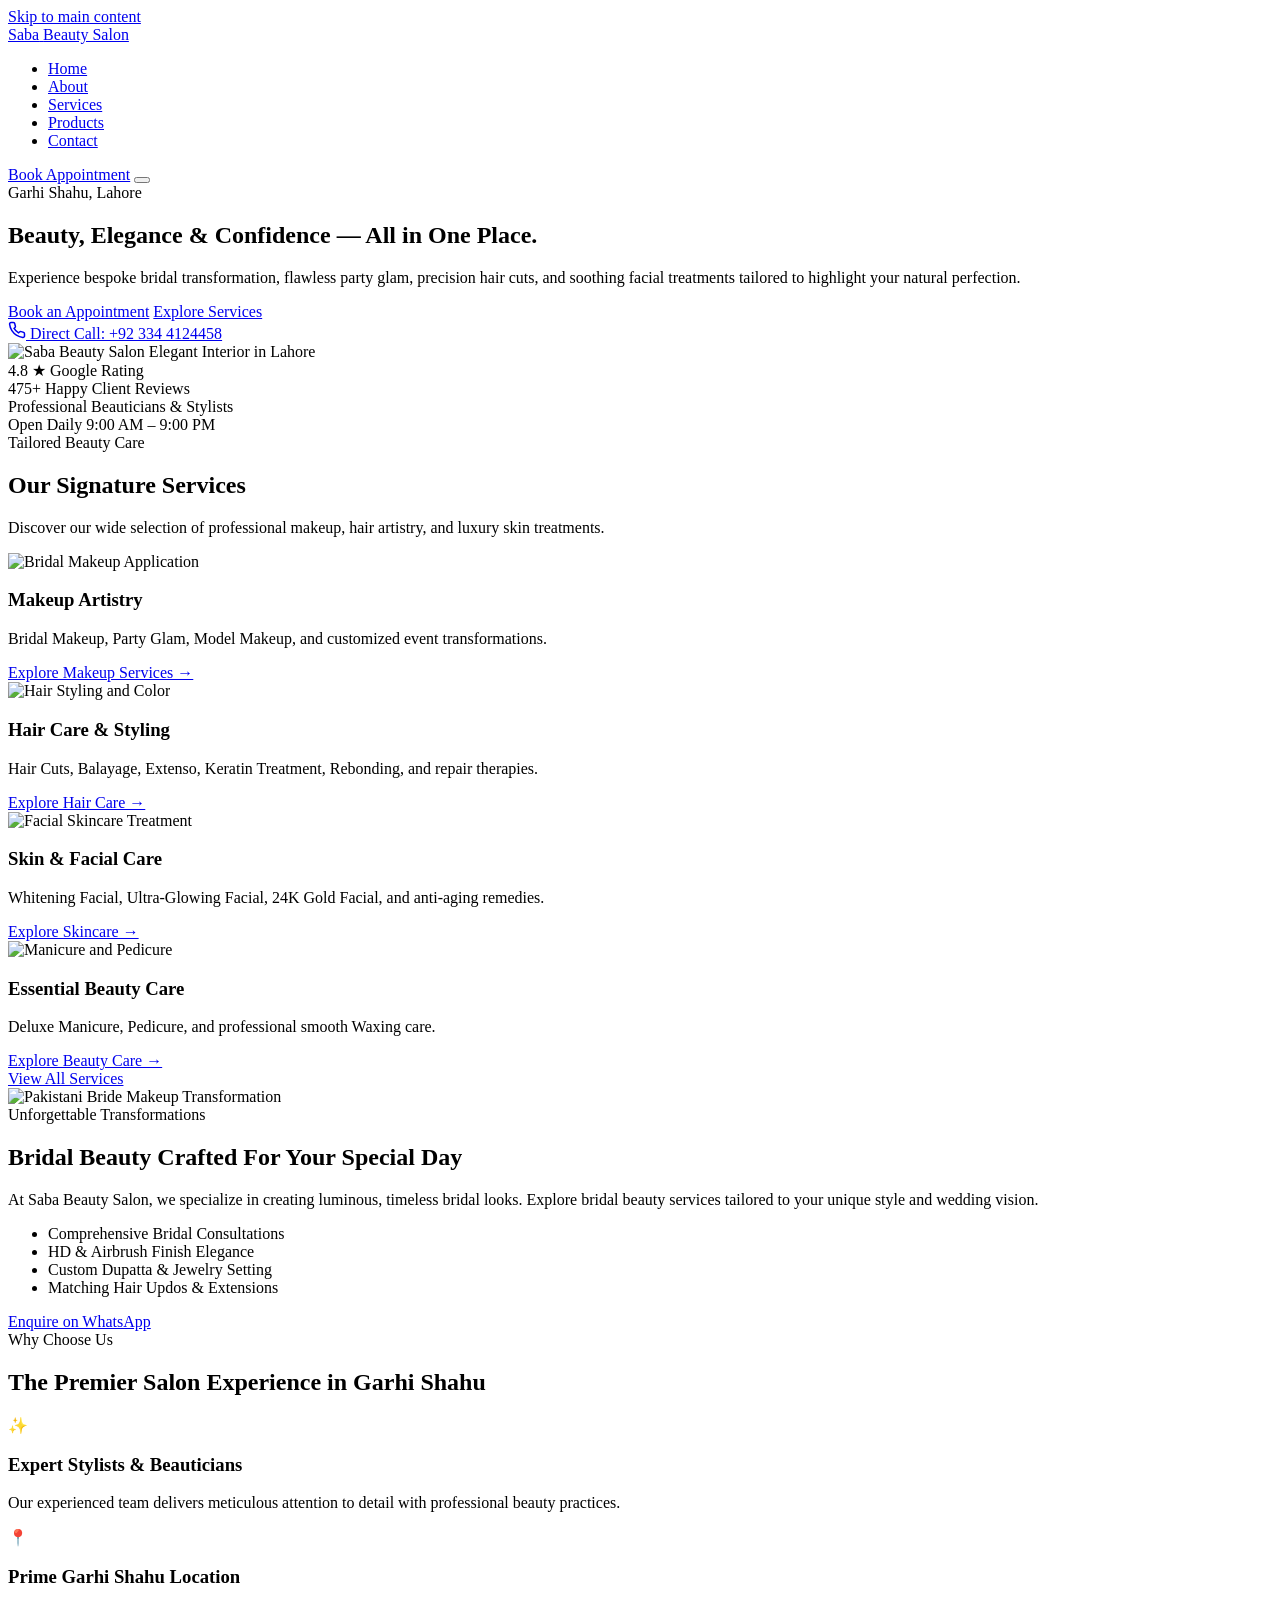
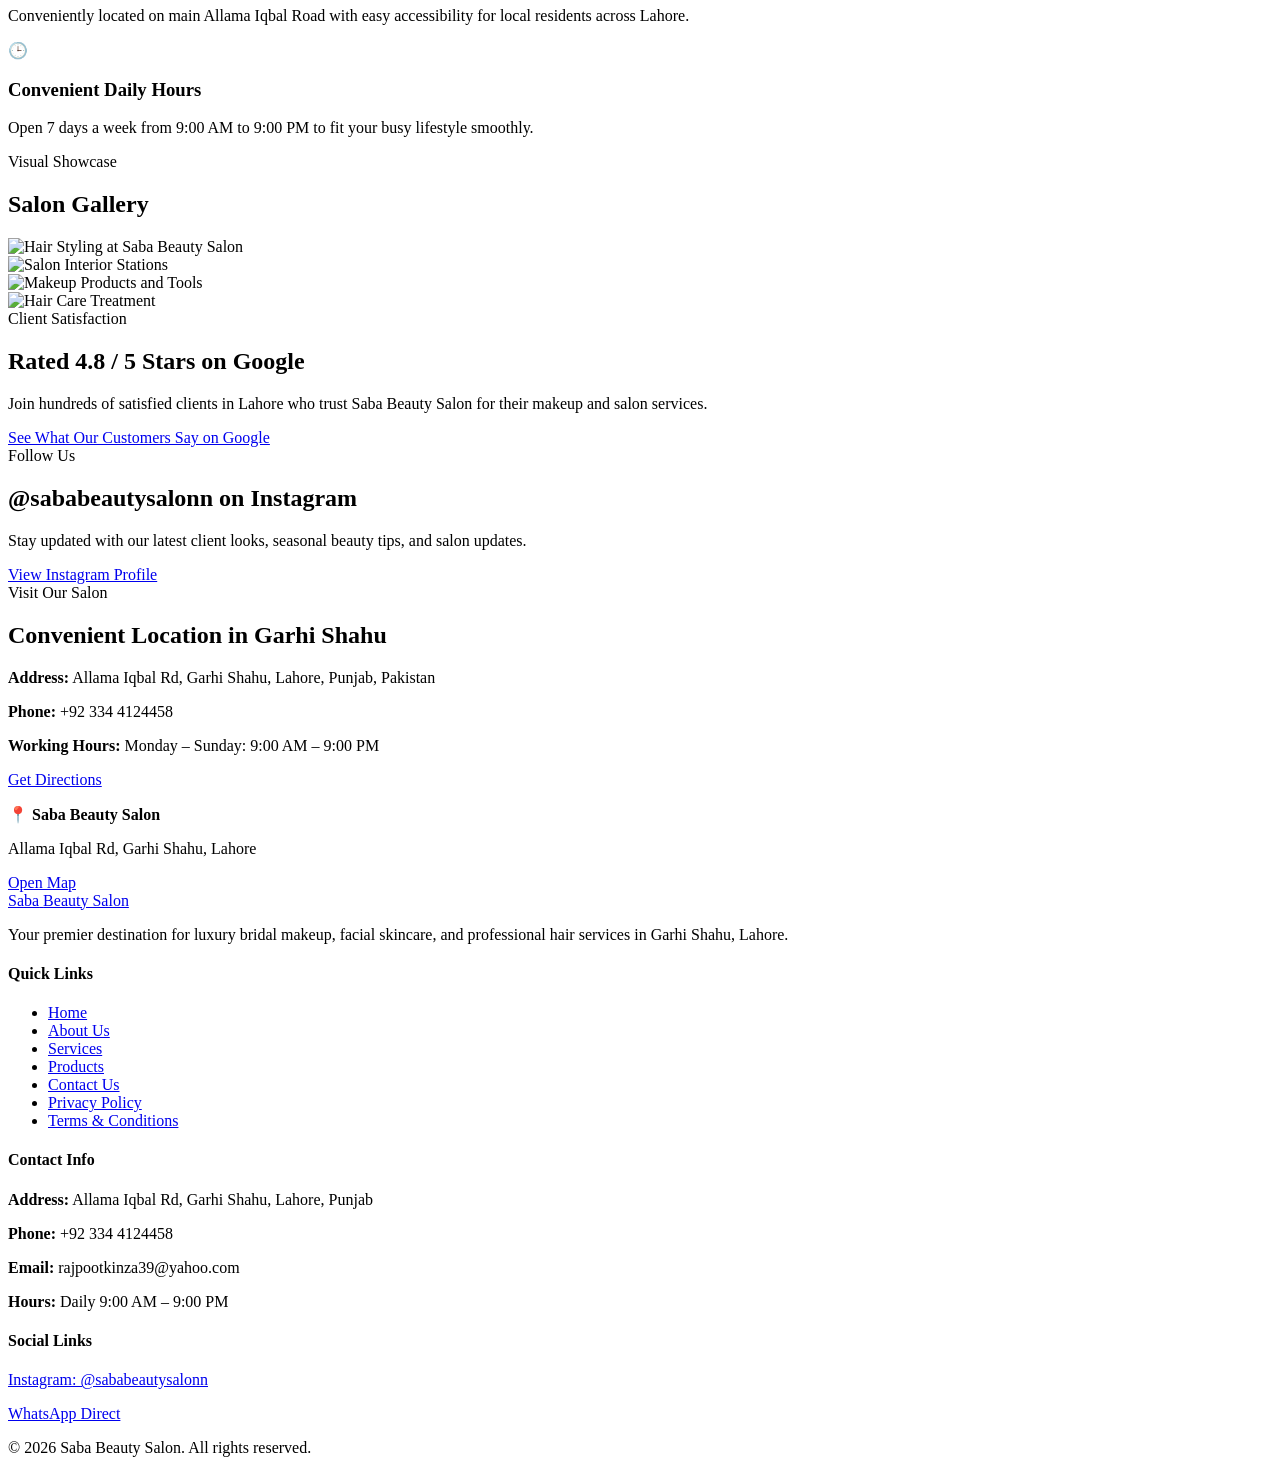
==== index.html @ 3e468f85 "Create index.html" ====
<!DOCTYPE html>
<html lang="en">
<head>
  <meta charset="UTF-8">
  <meta name="viewport" content="width=device-width, initial-scale=1.0">
  <title>Saba Beauty Salon | Luxury Bridal & Beauty Salon in Garhi Shahu, Lahore</title>
  <meta name="description" content="Saba Beauty Salon in Garhi Shahu, Lahore offers premium bridal makeup, party glam, expert hair treatments, facials, and beauty care. Book your appointment today!">
  <meta name="keywords" content="Saba Beauty Salon, beauty salon Garhi Shahu, bridal makeup Lahore, hair salon Garhi Shahu, facial services Lahore, beauty parlor Allama Iqbal Road">
  <meta name="robots" content="index, follow">
  <link rel="canonical" href="index.html">

  <!-- Open Graph / Facebook -->
  <meta property="og:type" content="website">
  <meta property="og:title" content="Saba Beauty Salon | Luxury Bridal & Beauty Salon in Garhi Shahu, Lahore">
  <meta property="og:description" content="Experience luxury bridal makeup, expert hair styling, whitening facials, and complete beauty care at Saba Beauty Salon, Garhi Shahu, Lahore.">
  <meta property="og:image" content="https://images.unsplash.com/photo-1560066984-138dadb4c035?auto=format&fit=crop&w=1200&q=80">

  <!-- Twitter Card -->
  <meta name="twitter:card" content="summary_large_image">
  <meta name="twitter:title" content="Saba Beauty Salon | Garhi Shahu, Lahore">
  <meta name="twitter:description" content="Premium beauty, makeup, skincare, and hair treatments in Lahore.">
  <meta name="twitter:image" content="https://images.unsplash.com/photo-1560066984-138dadb4c035?auto=format&fit=crop&w=1200&q=80">

  <!-- Preconnect Fonts & Preload Hero -->
  <link rel="preconnect" href="https://fonts.googleapis.com">
  <link rel="preconnect" href="https://fonts.gstatic.com" crossorigin>
  <link href="https://fonts.googleapis.com/css2?family=Cormorant+Garamond:ital,wght@0,400;0,500;0,600;0,700;1,400&family=Inter:wght@300;400;500;600;700&display=swap" rel="stylesheet">
  <link rel="preload" as="image" href="https://images.unsplash.com/photo-1560066984-138dadb4c035?auto=format&fit=crop&w=1200&q=80">

  <!-- External Libraries (CDN) -->
  <script src="https://cdnjs.cloudflare.com/ajax/libs/gsap/3.12.2/gsap.min.js" defer></script>
  <script src="https://cdnjs.cloudflare.com/ajax/libs/gsap/3.12.2/ScrollTrigger.min.js" defer></script>
  <script src="https://cdnjs.cloudflare.com/ajax/libs/three.js/r128/three.min.js" defer></script>

  <link rel="stylesheet" href="style.css">

  <!-- Structured Data JSON-LD -->
  <script type="application/ld+json">
  {
    "@context": "https://schema.org",
    "@type": "BeautySalon",
    "name": "Saba Beauty Salon",
    "image": "https://images.unsplash.com/photo-1560066984-138dadb4c035?auto=format&fit=crop&w=1200&q=80",
    "address": {
      "@type": "PostalAddress",
      "streetAddress": "Allama Iqbal Rd, Garhi Shahu",
      "addressLocality": "Lahore",
      "addressRegion": "Punjab",
      "addressCountry": "PK"
    },
    "telephone": "+923344124458",
    "openingHours": "Mo-Su 09:00-21:00",
    "areaServed": "Lahore",
    "aggregateRating": {
      "@type": "AggregateRating",
      "ratingValue": "4.8",
      "reviewCount": "475"
    }
  }
  </script>
</head>
<body>
  <a href="#main-content" class="skip-link">Skip to main content</a>

  <!-- Header / Navigation -->
  <header class="header" id="header">
    <div class="container header-container">
      <a href="index.html" class="logo" aria-label="Saba Beauty Salon Home">
        <span class="logo-title">Saba</span>
        <span class="logo-sub">Beauty Salon</span>
      </a>

      <nav class="nav-menu" id="nav-menu" aria-label="Main Navigation">
        <ul class="nav-list">
          <li><a href="index.html" class="nav-link active">Home</a></li>
          <li><a href="about.html" class="nav-link">About</a></li>
          <li><a href="services.html" class="nav-link">Services</a></li>
          <li><a href="products.html" class="nav-link">Products</a></li>
          <li><a href="contact.html" class="nav-link">Contact</a></li>
        </ul>
      </nav>

      <div class="header-actions">
        <a href="https://wa.me/923344124458?text=Hello%20Saba%20Beauty%20Salon,%20I%20would%20like%20to%20book%20an%20appointment.%20Please%20share%20the%20available%20timings." target="_blank" rel="noopener noreferrer" class="btn btn-primary nav-cta">Book Appointment</a>
        
        <button class="menu-toggle" id="menu-toggle" aria-expanded="false" aria-controls="nav-menu" aria-label="Toggle Navigation Menu">
          <span class="hamburger-bar"></span>
          <span class="hamburger-bar"></span>
          <span class="hamburger-bar"></span>
        </button>
      </div>
    </div>
  </header>

  <main id="main-content">
    <!-- Hero Section -->
    <section class="hero-section" id="hero">
      <div id="hero-canvas-container" class="hero-canvas-container" aria-hidden="true"></div>
      <div class="container hero-container">
        <div class="hero-content">
          <span class="badge hero-badge">Garhi Shahu, Lahore</span>
          <h1 class="hero-title">Beauty, Elegance & Confidence — All in One Place.</h1>
          <p class="hero-description">Experience bespoke bridal transformation, flawless party glam, precision hair cuts, and soothing facial treatments tailored to highlight your natural perfection.</p>
          <div class="hero-buttons">
            <a href="https://wa.me/923344124458?text=Hello%20Saba%20Beauty%20Salon,%20I%20would%20like%20to%20book%20an%20appointment.%20Please%20share%20the%20available%20timings." target="_blank" rel="noopener noreferrer" class="btn btn-primary">Book an Appointment</a>
            <a href="services.html" class="btn btn-secondary">Explore Services</a>
          </div>
          <div class="hero-contact-quick">
            <a href="tel:+923344124458" class="quick-call">
              <svg width="18" height="18" viewBox="0 0 24 24" fill="none" stroke="currentColor" stroke-width="2" aria-hidden="true"><path d="M22 16.92v3a2 2 0 0 1-2.18 2 19.79 19.79 0 0 1-8.63-3.07 19.5 19.5 0 0 1-6-6 19.79 19.79 0 0 1-3.07-8.67A2 2 0 0 1 4.11 2h3a2 2 0 0 1 2 1.72 12.84 12.84 0 0 0 .7 2.81 2 2 0 0 1-.45 2.11L8.09 9.91a16 16 0 0 0 6 6l1.27-1.27a2 2 0 0 1 2.11-.45 12.84 12.84 0 0 0 2.81.7A2 2 0 0 1 22 16.92z"></path></svg>
              <span>Direct Call: +92 334 4124458</span>
            </a>
          </div>
        </div>
        <div class="hero-media">
          <div class="hero-image-wrapper">
            <img src="https://images.unsplash.com/photo-1560066984-138dadb4c035?auto=format&fit=crop&w=1200&q=80" width="600" height="750" alt="Saba Beauty Salon Elegant Interior in Lahore" class="hero-img">
          </div>
        </div>
      </div>
    </section>

    <!-- Trust Strip -->
    <section class="trust-strip">
      <div class="container trust-grid">
        <div class="trust-item">
          <span class="trust-number">4.8 ★</span>
          <span class="trust-label">Google Rating</span>
        </div>
        <div class="trust-item">
          <span class="trust-number">475+</span>
          <span class="trust-label">Happy Client Reviews</span>
        </div>
        <div class="trust-item">
          <span class="trust-number">Professional</span>
          <span class="trust-label">Beauticians & Stylists</span>
        </div>
        <div class="trust-item">
          <span class="trust-number">Open Daily</span>
          <span class="trust-label">9:00 AM – 9:00 PM</span>
        </div>
      </div>
    </section>

    <!-- Services Preview -->
    <section class="section services-preview">
      <div class="container">
        <div class="section-header text-center">
          <span class="subtitle">Tailored Beauty Care</span>
          <h2>Our Signature Services</h2>
          <p>Discover our wide selection of professional makeup, hair artistry, and luxury skin treatments.</p>
        </div>

        <div class="grid grid-4">
          <!-- Card 1 -->
          <div class="service-card">
            <div class="card-image-wrap">
              <img src="https://images.unsplash.com/photo-1487412720507-e7ab37603c6f?auto=format&fit=crop&w=600&q=80" width="300" height="225" alt="Bridal Makeup Application" loading="lazy" decoding="async">
            </div>
            <div class="card-content">
              <h3>Makeup Artistry</h3>
              <p>Bridal Makeup, Party Glam, Model Makeup, and customized event transformations.</p>
              <a href="services.html#makeup" class="card-link">Explore Makeup Services &rarr;</a>
            </div>
          </div>
          <!-- Card 2 -->
          <div class="service-card">
            <div class="card-image-wrap">
              <img src="https://images.unsplash.com/photo-1562322140-8baeececf3df?auto=format&fit=crop&w=600&q=80" width="300" height="225" alt="Hair Styling and Color" loading="lazy" decoding="async">
            </div>
            <div class="card-content">
              <h3>Hair Care & Styling</h3>
              <p>Hair Cuts, Balayage, Extenso, Keratin Treatment, Rebonding, and repair therapies.</p>
              <a href="services.html#hair" class="card-link">Explore Hair Care &rarr;</a>
            </div>
          </div>
          <!-- Card 3 -->
          <div class="service-card">
            <div class="card-image-wrap">
              <img src="https://images.unsplash.com/photo-1570172619644-dfd03ed5d881?auto=format&fit=crop&w=600&q=80" width="300" height="225" alt="Facial Skincare Treatment" loading="lazy" decoding="async">
            </div>
            <div class="card-content">
              <h3>Skin & Facial Care</h3>
              <p>Whitening Facial, Ultra-Glowing Facial, 24K Gold Facial, and anti-aging remedies.</p>
              <a href="services.html#skin" class="card-link">Explore Skincare &rarr;</a>
            </div>
          </div>
          <!-- Card 4 -->
          <div class="service-card">
            <div class="card-image-wrap">
              <img src="https://images.unsplash.com/photo-1604654894610-df63bc536371?auto=format&fit=crop&w=600&q=80" width="300" height="225" alt="Manicure and Pedicure" loading="lazy" decoding="async">
            </div>
            <div class="card-content">
              <h3>Essential Beauty Care</h3>
              <p>Deluxe Manicure, Pedicure, and professional smooth Waxing care.</p>
              <a href="services.html#beauty-care" class="card-link">Explore Beauty Care &rarr;</a>
            </div>
          </div>
        </div>

        <div class="text-center mt-4">
          <a href="services.html" class="btn btn-primary">View All Services</a>
        </div>
      </div>
    </section>

    <!-- Featured Bridal Section -->
    <section class="section bridal-feature bg-light">
      <div class="container">
        <div class="grid grid-2 align-center">
          <div class="bridal-image-wrap">
            <img src="https://images.unsplash.com/photo-1595777457583-95e059d581b8?auto=format&fit=crop&w=800&q=80" width="600" height="750" alt="Pakistani Bride Makeup Transformation" loading="lazy" decoding="async">
          </div>
          <div class="bridal-content">
            <span class="subtitle">Unforgettable Transformations</span>
            <h2>Bridal Beauty Crafted For Your Special Day</h2>
            <p>At Saba Beauty Salon, we specialize in creating luminous, timeless bridal looks. Explore bridal beauty services tailored to your unique style and wedding vision.</p>
            <ul class="bridal-list">
              <li>Comprehensive Bridal Consultations</li>
              <li>HD & Airbrush Finish Elegance</li>
              <li>Custom Dupatta & Jewelry Setting</li>
              <li>Matching Hair Updos & Extensions</li>
            </ul>
            <a href="https://wa.me/923344124458?text=Hello%20Saba%20Beauty%20Salon,%20I%20would%20like%20to%20enquire%20about%20Bridal%20Makeup%20packages." target="_blank" rel="noopener noreferrer" class="btn btn-primary">Enquire on WhatsApp</a>
          </div>
        </div>
      </div>
    </section>

    <!-- Why Choose Us -->
    <section class="section why-us">
      <div class="container">
        <div class="section-header text-center">
          <span class="subtitle">Why Choose Us</span>
          <h2>The Premier Salon Experience in Garhi Shahu</h2>
        </div>
        <div class="grid grid-3">
          <div class="feature-box">
            <div class="feature-icon">✨</div>
            <h3>Expert Stylists & Beauticians</h3>
            <p>Our experienced team delivers meticulous attention to detail with professional beauty practices.</p>
          </div>
          <div class="feature-box">
            <div class="feature-icon">📍</div>
            <h3>Prime Garhi Shahu Location</h3>
            <p>Conveniently located on main Allama Iqbal Road with easy accessibility for local residents across Lahore.</p>
          </div>
          <div class="feature-box">
            <div class="feature-icon">🕒</div>
            <h3>Convenient Daily Hours</h3>
            <p>Open 7 days a week from 9:00 AM to 9:00 PM to fit your busy lifestyle smoothly.</p>
          </div>
        </div>
      </div>
    </section>

    <!-- Gallery Section -->
    <section class="section gallery-section bg-light">
      <div class="container">
        <div class="section-header text-center">
          <span class="subtitle">Visual Showcase</span>
          <h2>Salon Gallery</h2>
        </div>
        <div class="gallery-grid">
          <div class="gallery-item">
            <img src="https://images.unsplash.com/photo-1522337360788-8b13dee7a37e?auto=format&fit=crop&w=600&q=80" width="400" height="300" alt="Hair Styling at Saba Beauty Salon" loading="lazy" decoding="async">
          </div>
          <div class="gallery-item">
            <img src="https://images.unsplash.com/photo-1560066984-138dadb4c035?auto=format&fit=crop&w=600&q=80" width="400" height="300" alt="Salon Interior Stations" loading="lazy" decoding="async">
          </div>
          <div class="gallery-item">
            <img src="https://images.unsplash.com/photo-1516975080664-ed2fc6a32937?auto=format&fit=crop&w=600&q=80" width="400" height="300" alt="Makeup Products and Tools" loading="lazy" decoding="async">
          </div>
          <div class="gallery-item">
            <img src="https://images.unsplash.com/photo-1527799820374-dcf8d9d4a388?auto=format&fit=crop&w=600&q=80" width="400" height="300" alt="Hair Care Treatment" loading="lazy" decoding="async">
          </div>
        </div>
      </div>
    </section>

    <!-- Google Review Banner -->
    <section class="section reviews-banner">
      <div class="container text-center">
        <span class="subtitle">Client Satisfaction</span>
        <h2>Rated 4.8 / 5 Stars on Google</h2>
        <p>Join hundreds of satisfied clients in Lahore who trust Saba Beauty Salon for their makeup and salon services.</p>
        <div class="mt-3">
          <a href="https://maps.google.com/?q=Saba+Beauty+Salon+Garhi+Shahu+Lahore" target="_blank" rel="noopener noreferrer" class="btn btn-secondary">See What Our Customers Say on Google</a>
        </div>
      </div>
    </section>

    <!-- Instagram Section -->
    <section class="section instagram-cta bg-light">
      <div class="container text-center">
        <span class="subtitle">Follow Us</span>
        <h2>@sababeautysalonn on Instagram</h2>
        <p>Stay updated with our latest client looks, seasonal beauty tips, and salon updates.</p>
        <div class="mt-3">
          <!-- Verified Instagram handle; placeholder link structure configured for editability -->
          <a href="https://instagram.com/sababeautysalonn" target="_blank" rel="noopener noreferrer" class="btn btn-primary">View Instagram Profile</a>
        </div>
      </div>
    </section>

    <!-- Location & Directions -->
    <section class="section location-section">
      <div class="container">
        <div class="grid grid-2 align-center">
          <div class="location-info">
            <span class="subtitle">Visit Our Salon</span>
            <h2>Convenient Location in Garhi Shahu</h2>
            <p><strong>Address:</strong> Allama Iqbal Rd, Garhi Shahu, Lahore, Punjab, Pakistan</p>
            <p><strong>Phone:</strong> +92 334 4124458</p>
            <p><strong>Working Hours:</strong> Monday – Sunday: 9:00 AM – 9:00 PM</p>
            <div class="mt-3">
              <a href="https://maps.google.com/?q=Allama+Iqbal+Rd,+Garhi+Shahu,+Lahore" target="_blank" rel="noopener noreferrer" class="btn btn-primary">Get Directions</a>
            </div>
          </div>
          <div class="location-map">
            <div class="map-placeholder">
              <p>📍 <strong>Saba Beauty Salon</strong></p>
              <p>Allama Iqbal Rd, Garhi Shahu, Lahore</p>
              <a href="https://maps.google.com/?q=Allama+Iqbal+Rd,+Garhi+Shahu,+Lahore" target="_blank" rel="noopener noreferrer" class="btn btn-secondary btn-sm mt-2">Open Map</a>
            </div>
          </div>
        </div>
      </div>
    </section>
  </main>

  <!-- Footer -->
  <footer class="footer">
    <div class="container footer-grid">
      <div class="footer-col">
        <a href="index.html" class="logo footer-logo">
          <span class="logo-title">Saba</span>
          <span class="logo-sub">Beauty Salon</span>
        </a>
        <p class="footer-about">Your premier destination for luxury bridal makeup, facial skincare, and professional hair services in Garhi Shahu, Lahore.</p>
      </div>
      <div class="footer-col">
        <h4>Quick Links</h4>
        <ul class="footer-links">
          <li><a href="index.html">Home</a></li>
          <li><a href="about.html">About Us</a></li>
          <li><a href="services.html">Services</a></li>
          <li><a href="products.html">Products</a></li>
          <li><a href="contact.html">Contact Us</a></li>
          <li><a href="privacy-policy.html">Privacy Policy</a></li>
          <li><a href="terms.html">Terms & Conditions</a></li>
        </ul>
      </div>
      <div class="footer-col">
        <h4>Contact Info</h4>
        <p><strong>Address:</strong> Allama Iqbal Rd, Garhi Shahu, Lahore, Punjab</p>
        <p><strong>Phone:</strong> +92 334 4124458</p>
        <p><strong>Email:</strong> rajpootkinza39@yahoo.com</p>
        <p><strong>Hours:</strong> Daily 9:00 AM – 9:00 PM</p>
      </div>
      <div class="footer-col">
        <h4>Social Links</h4>
        <p><a href="https://instagram.com/sababeautysalonn" target="_blank" rel="noopener noreferrer">Instagram: @sababeautysalonn</a></p>
        <div class="mt-2">
          <a href="https://wa.me/923344124458" target="_blank" rel="noopener noreferrer" class="btn btn-secondary btn-sm">WhatsApp Direct</a>
        </div>
      </div>
    </div>
    <div class="footer-bottom">
      <div class="container text-center">
        <p>&copy; <span id="copyright-year">2026</span> Saba Beauty Salon. All rights reserved.</p>
      </div>
    </div>
  </footer>

  <script src="main.js"></script>
  <script src="animations.js"></script>
</body>
    </html>
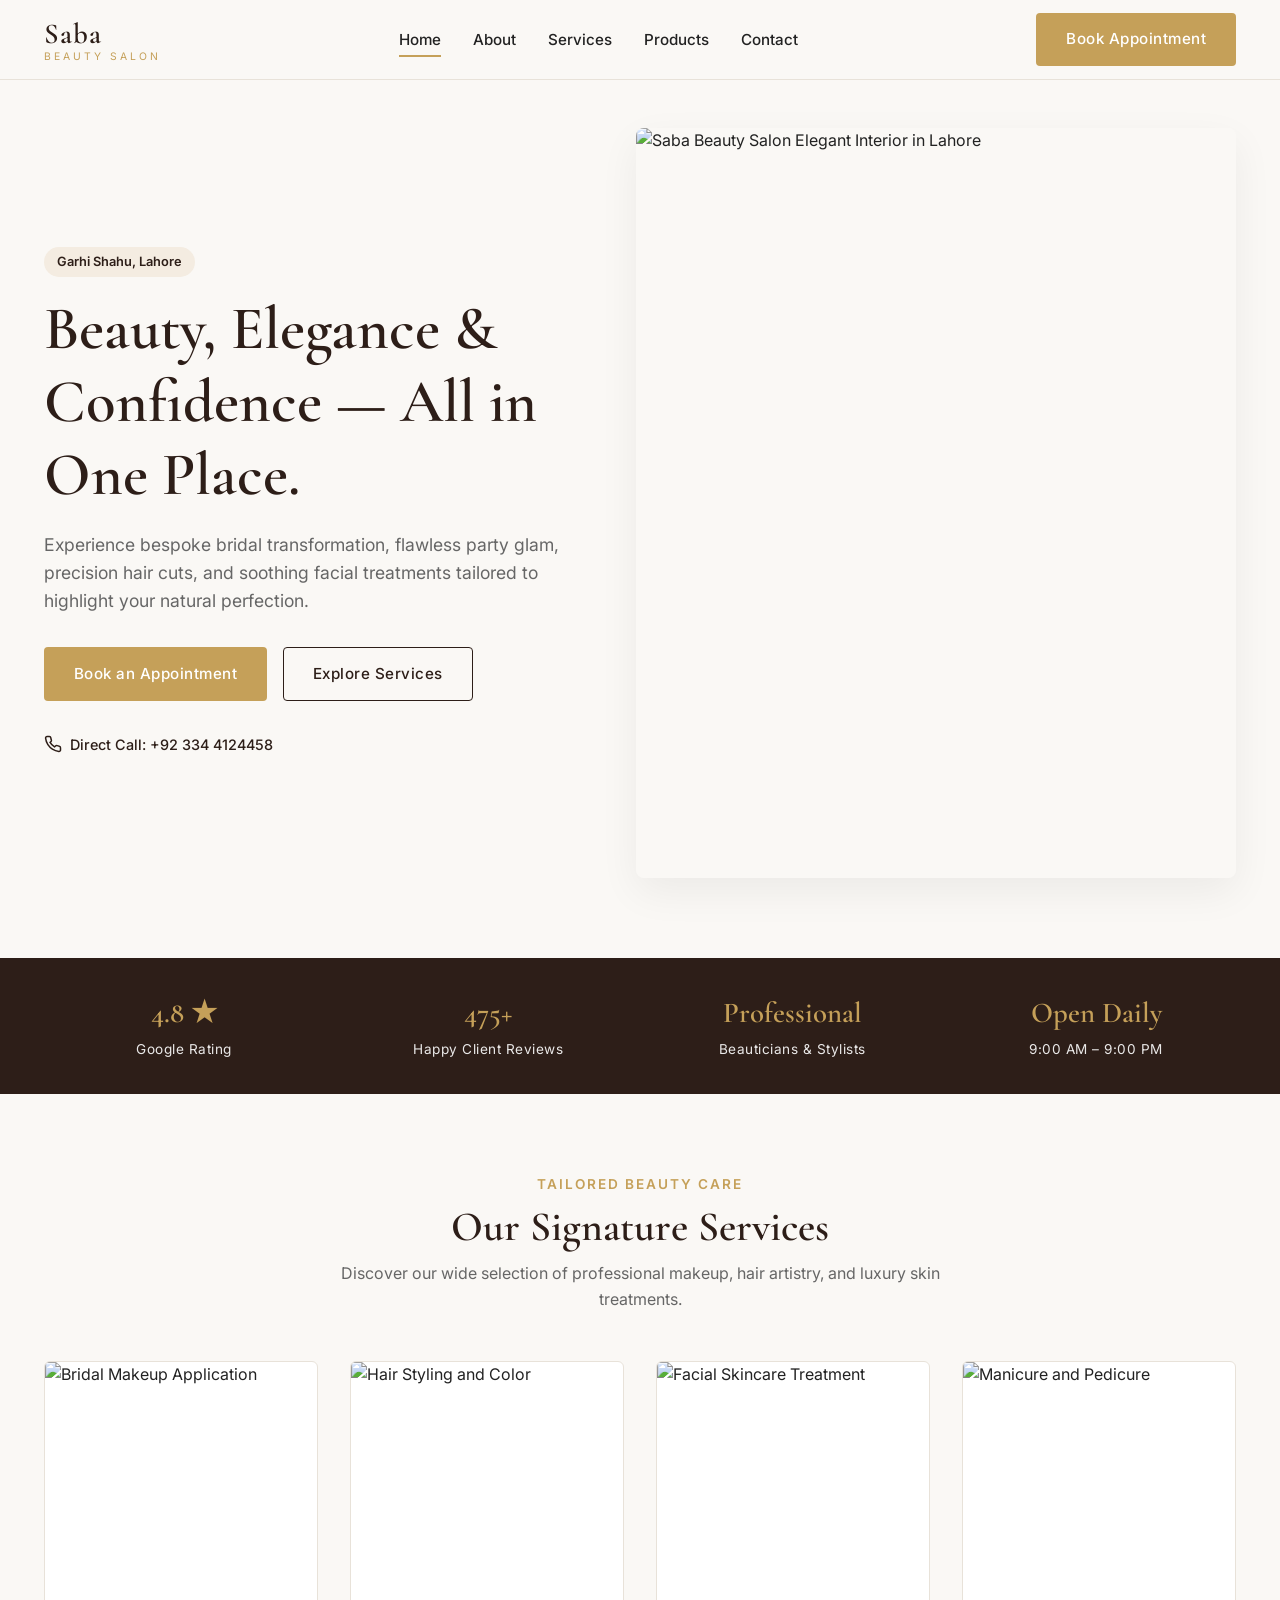
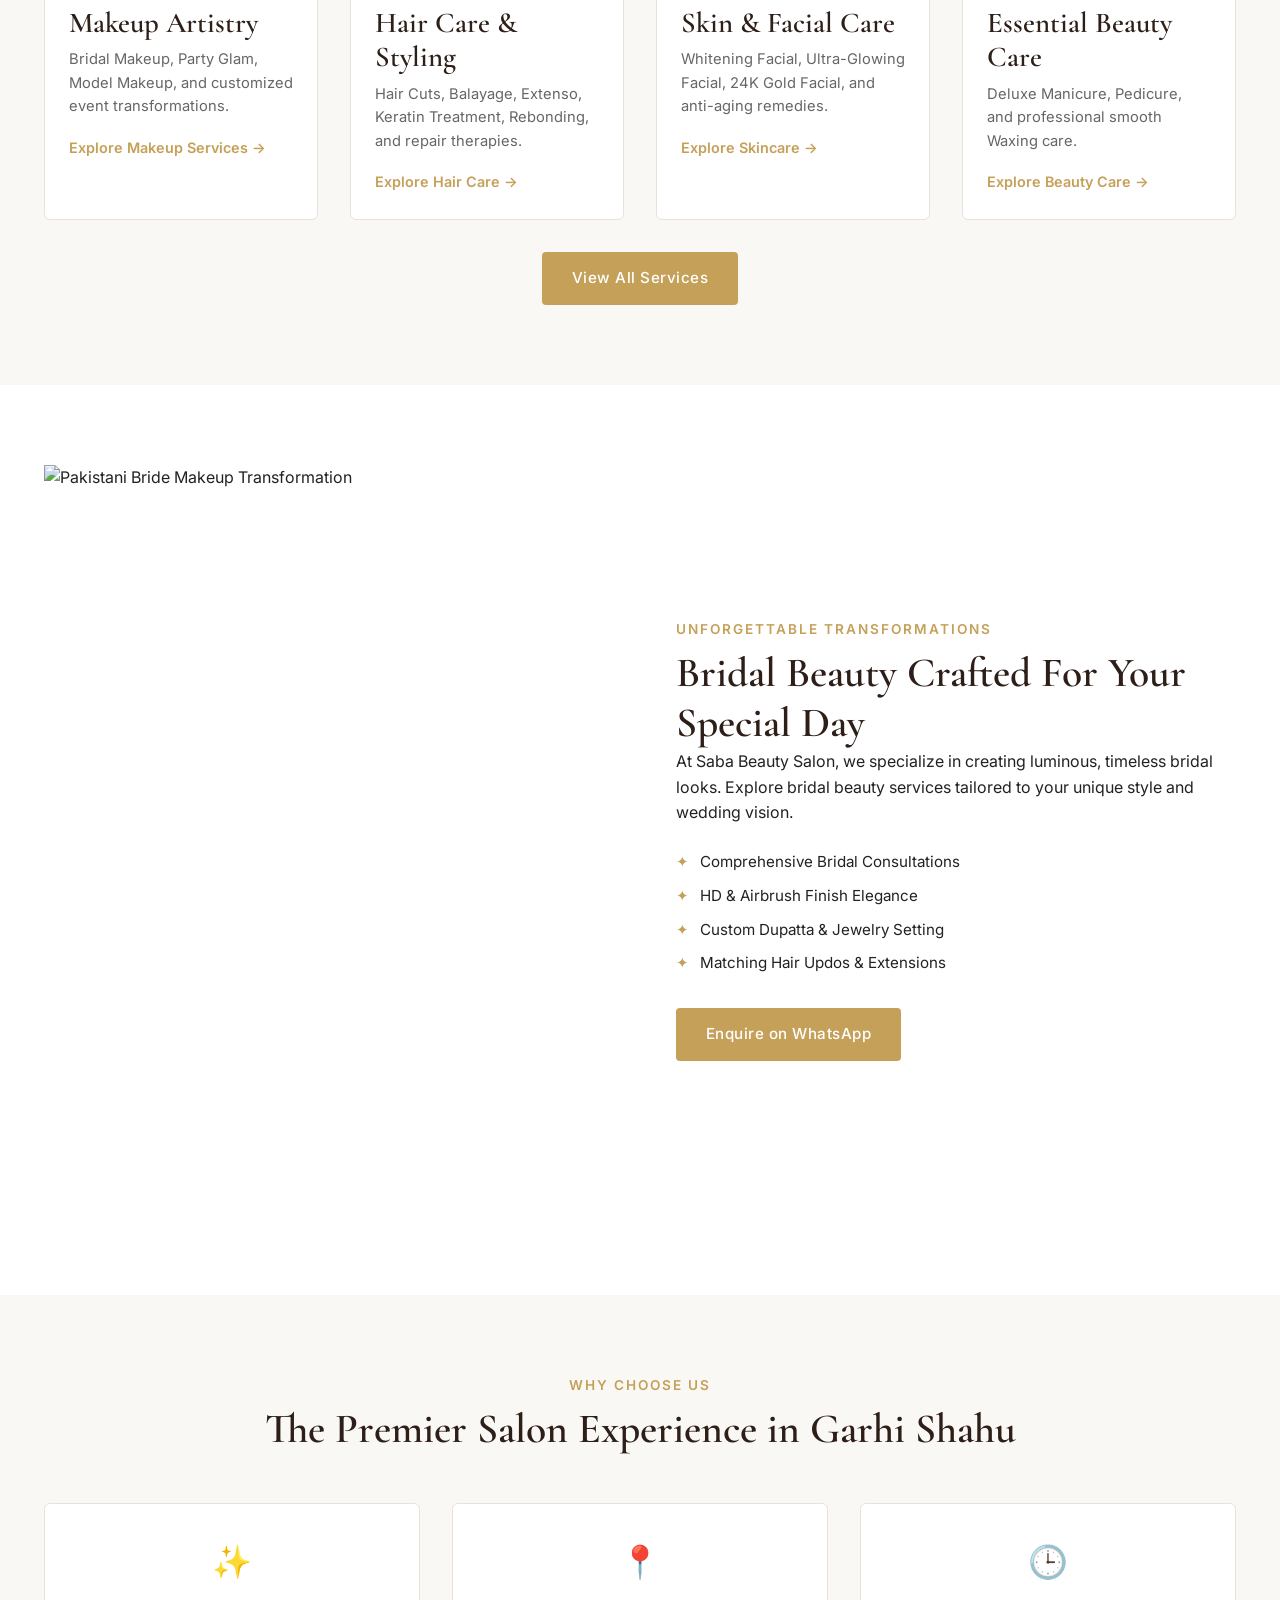
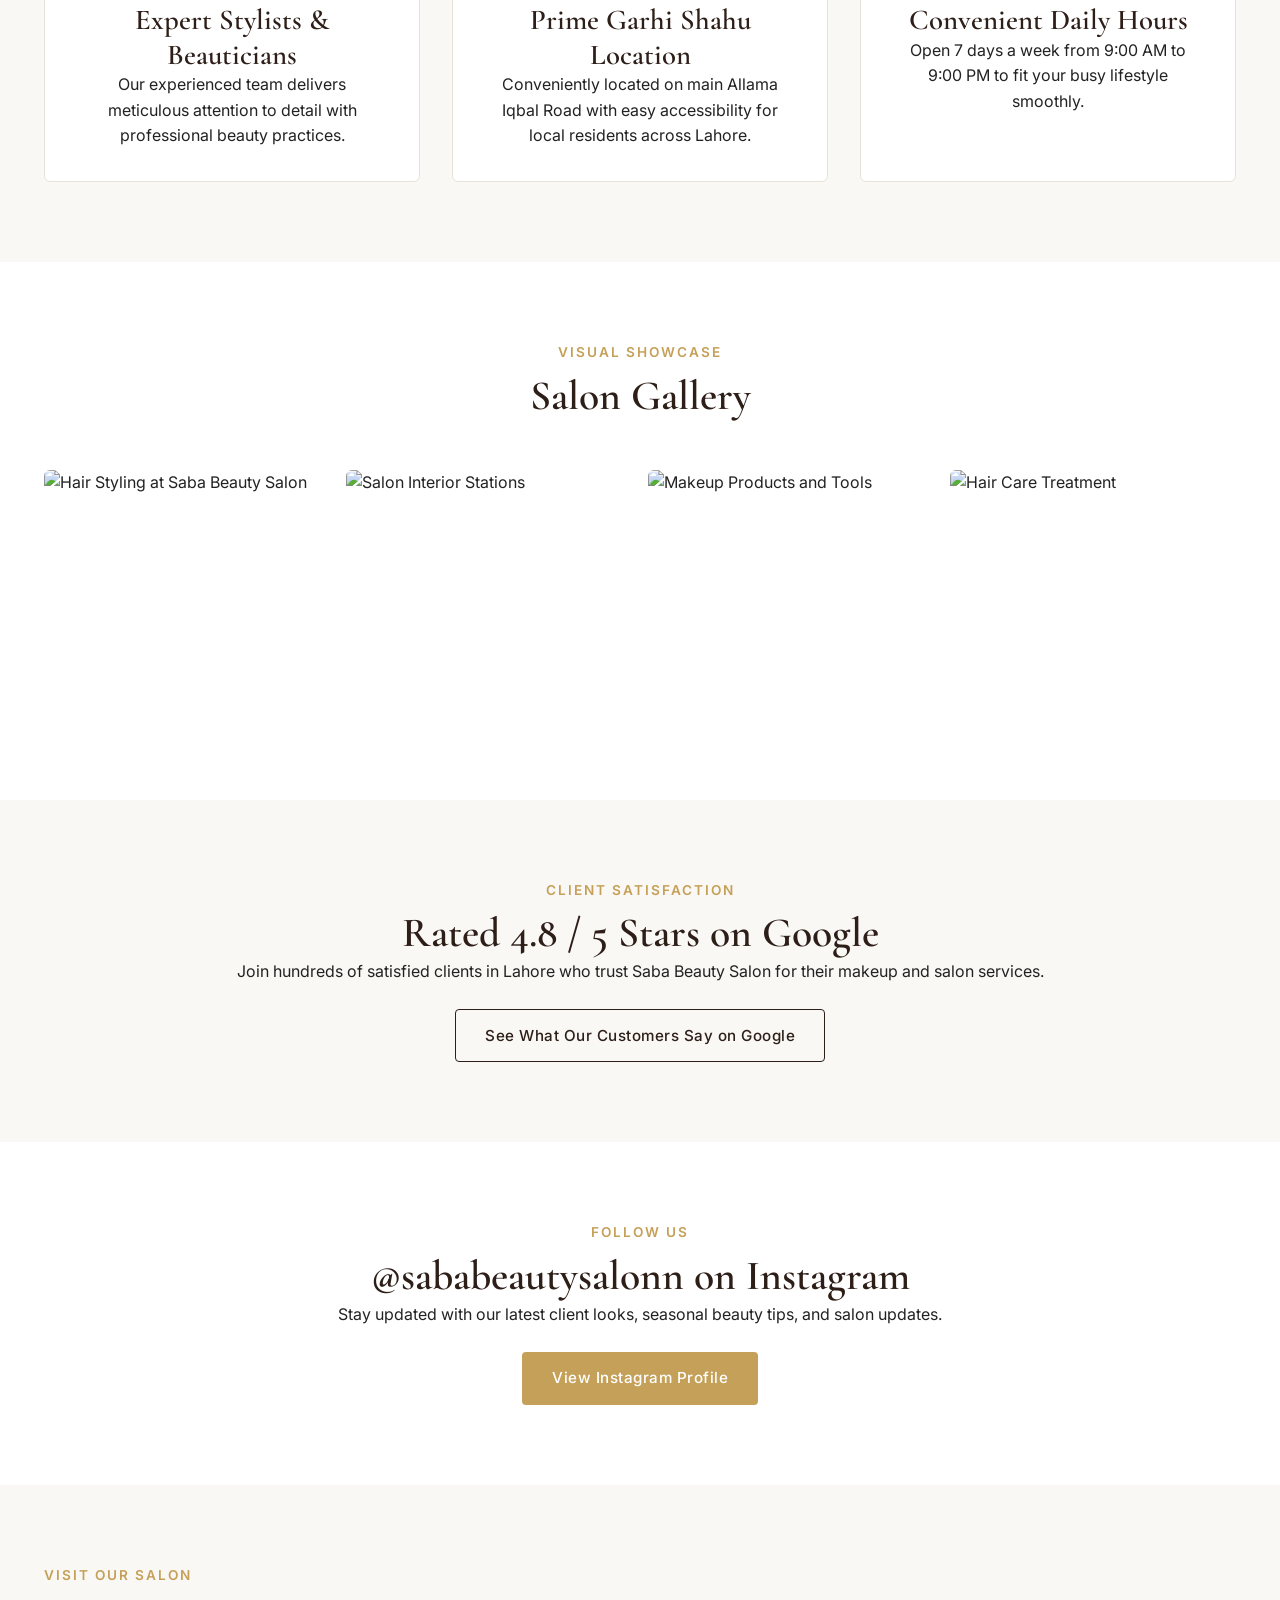
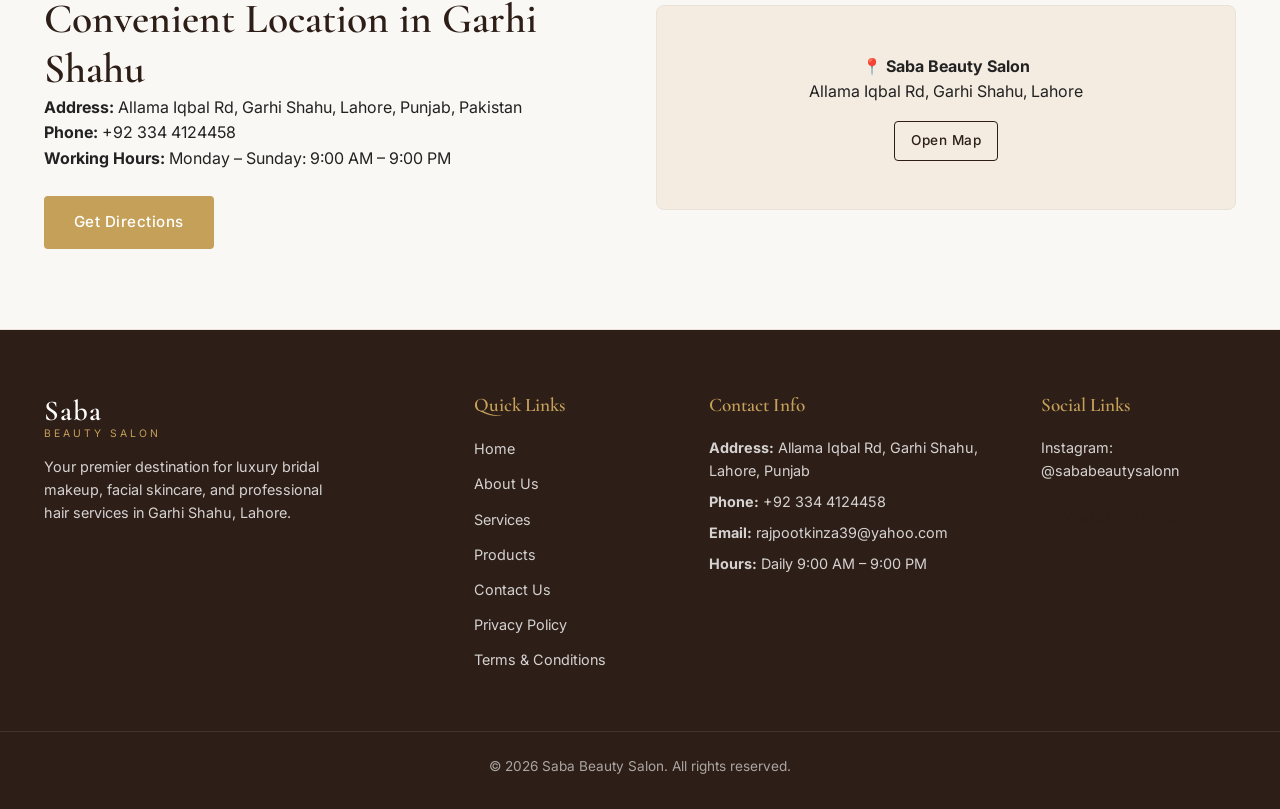
==== commit a4645076: "Update index.html" ====
--- a/index.html
+++ b/index.html
@@ -375,6 +375,7 @@
 
   <script src="main.js"></script>
   <script src="animations.js"></script>
+  <script src="https://cdn.zanderio.ai/widget/loader.js" data-id="wdg_Ib70K3aPdFmaOfDcpCyIJSUV" defer></script>
 </body>
     </html>
   
--- a/style.css
+++ b/style.css
@@ -0,0 +1,787 @@
+/* ==========================================================================
+   SABA BEAUTY SALON - LUXURY DESIGN SYSTEM
+   ========================================================================== */
+
+:root {
+  /* Color Palette */
+  --bg-color: #FAF8F5;
+  --bg-alt: #FFFFFF;
+  --text-color: #222222;
+  --text-muted: #666666;
+  --accent-color: #2D1E18;
+  --gold-color: #C5A059;
+  --gold-hover: #A3803C;
+  --rose-subtle: #F4ECE1;
+  --border-color: #E8E2D9;
+  --shadow-subtle: 0 10px 30px rgba(0, 0, 0, 0.04);
+  --shadow-card: 0 14px 40px rgba(0, 0, 0, 0.06);
+
+  /* Fonts */
+  --font-heading: 'Cormorant Garamond', Georgia, serif;
+  --font-body: 'Inter', -apple-system, BlinkMacSystemFont, sans-serif;
+
+  /* Layout Constants */
+  --max-width: 1240px;
+  --nav-height: 80px;
+  --transition: 0.3s cubic-bezier(0.16, 1, 0.3, 1);
+}
+
+/* --------------------------------------------------------------------------
+   Reset & Base Styles
+   -------------------------------------------------------------------------- */
+*, *::before, *::after {
+  box-sizing: border-box;
+  margin: 0;
+  padding: 0;
+}
+
+html {
+  scroll-behavior: smooth;
+  font-size: 16px;
+  /* Prevent horizontal overflow completely */
+  overflow-x: clip;
+}
+
+body {
+  font-family: var(--font-body);
+  background-color: var(--bg-color);
+  color: var(--text-color);
+  line-height: 1.6;
+  -webkit-font-smoothing: antialiased;
+  overflow-x: clip;
+  position: relative;
+}
+
+img {
+  max-width: 100%;
+  height: auto;
+  display: block;
+  object-fit: cover;
+}
+
+a {
+  color: inherit;
+  text-decoration: none;
+  transition: color var(--transition);
+}
+
+ul {
+  list-style: none;
+}
+
+/* Accessibility Skip Link */
+.skip-link {
+  position: absolute;
+  top: -100px;
+  left: 10px;
+  background: var(--accent-color);
+  color: #fff;
+  padding: 10px 15px;
+  z-index: 10001;
+  transition: top 0.2s;
+}
+.skip-link:focus {
+  top: 10px;
+}
+
+/* --------------------------------------------------------------------------
+   Typography
+   -------------------------------------------------------------------------- */
+h1, h2, h3, h4, .logo-title {
+  font-family: var(--font-heading);
+  font-weight: 600;
+  line-height: 1.2;
+  color: var(--accent-color);
+}
+
+h1 { font-size: clamp(2.3rem, 5vw, 3.8rem); }
+h2 { font-size: clamp(1.8rem, 3.5vw, 2.6rem); }
+h3 { font-size: clamp(1.3rem, 2.5vw, 1.8rem); }
+
+.subtitle {
+  text-transform: uppercase;
+  letter-spacing: 2px;
+  font-size: 0.85rem;
+  font-weight: 600;
+  color: var(--gold-color);
+  display: block;
+  margin-bottom: 0.5rem;
+}
+
+/* --------------------------------------------------------------------------
+   Layout Components
+   -------------------------------------------------------------------------- */
+.container {
+  width: 100%;
+  max-width: var(--max-width);
+  margin: 0 auto;
+  padding: 0 1.5rem;
+}
+
+.section {
+  padding: 5rem 0;
+}
+
+.bg-light { background-color: var(--bg-alt); }
+
+.grid {
+  display: grid;
+  gap: 2rem;
+}
+
+.grid-2 { grid-template-columns: repeat(2, 1fr); }
+.grid-3 { grid-template-columns: repeat(3, 1fr); }
+.grid-4 { grid-template-columns: repeat(4, 1fr); }
+
+.align-center { align-items: center; }
+.text-center { text-align: center; }
+.mt-2 { margin-top: 1rem; }
+.mt-3 { margin-top: 1.5rem; }
+.mt-4 { margin-top: 2rem; }
+.mb-4 { margin-bottom: 2rem; }
+.w-100 { width: 100%; }
+
+/* --------------------------------------------------------------------------
+   Buttons & Badges
+   -------------------------------------------------------------------------- */
+.btn {
+  display: inline-flex;
+  align-items: center;
+  justify-content: center;
+  padding: 0.85rem 1.8rem;
+  font-size: 0.95rem;
+  font-weight: 500;
+  letter-spacing: 0.5px;
+  border-radius: 4px;
+  cursor: pointer;
+  transition: all var(--transition);
+  border: 1px solid transparent;
+  min-height: 44px;
+}
+
+.btn-primary {
+  background-color: var(--gold-color);
+  color: #FFFFFF;
+}
+.btn-primary:hover {
+  background-color: var(--gold-hover);
+  transform: translateY(-2px);
+  box-shadow: 0 5px 15px rgba(197, 160, 89, 0.3);
+}
+
+.btn-secondary {
+  background-color: transparent;
+  border-color: var(--accent-color);
+  color: var(--accent-color);
+}
+.btn-secondary:hover {
+  background-color: var(--accent-color);
+  color: #FFFFFF;
+  transform: translateY(-2px);
+}
+
+.btn-sm {
+  padding: 0.5rem 1rem;
+  font-size: 0.85rem;
+  min-height: 38px;
+}
+
+.badge {
+  display: inline-block;
+  padding: 0.3rem 0.8rem;
+  background-color: var(--rose-subtle);
+  color: var(--accent-color);
+  border-radius: 50px;
+  font-size: 0.8rem;
+  font-weight: 600;
+  margin-bottom: 1rem;
+}
+
+/* --------------------------------------------------------------------------
+   Header & Navigation
+   -------------------------------------------------------------------------- */
+.header {
+  position: fixed;
+  top: 0;
+  left: 0;
+  width: 100%;
+  height: var(--nav-height);
+  background-color: rgba(250, 248, 245, 0.95);
+  backdrop-filter: blur(8px);
+  z-index: 1000;
+  border-bottom: 1px solid var(--border-color);
+  transition: background-color var(--transition);
+}
+
+.header-container {
+  display: flex;
+  align-items: center;
+  justify-content: space-between;
+  height: 100%;
+}
+
+.logo {
+  display: flex;
+  flex-direction: column;
+  line-height: 1;
+}
+
+.logo-title {
+  font-size: 1.8rem;
+  letter-spacing: 1px;
+}
+
+.logo-sub {
+  font-family: var(--font-body);
+  font-size: 0.65rem;
+  text-transform: uppercase;
+  letter-spacing: 3px;
+  color: var(--gold-color);
+}
+
+.nav-list {
+  display: flex;
+  gap: 2rem;
+}
+
+.nav-link {
+  font-size: 0.95rem;
+  font-weight: 500;
+  color: var(--text-color);
+  position: relative;
+  padding: 0.5rem 0;
+}
+
+.nav-link::after {
+  content: '';
+  position: absolute;
+  bottom: 0;
+  left: 0;
+  width: 0%;
+  height: 2px;
+  background-color: var(--gold-color);
+  transition: width var(--transition);
+}
+
+.nav-link:hover::after,
+.nav-link.active::after {
+  width: 100%;
+}
+
+.header-actions {
+  display: flex;
+  align-items: center;
+  gap: 1rem;
+}
+
+.menu-toggle {
+  display: none;
+  background: none;
+  border: none;
+  cursor: pointer;
+  padding: 0.5rem;
+  width: 44px;
+  height: 44px;
+  flex-direction: column;
+  justify-content: center;
+  align-items: center;
+  gap: 6px;
+  z-index: 1002;
+}
+
+.hamburger-bar {
+  width: 24px;
+  height: 2px;
+  background-color: var(--accent-color);
+  transition: transform 0.3s ease, opacity 0.3s ease;
+}
+
+/* Hamburger Active Transform */
+.menu-toggle.is-active .hamburger-bar:nth-child(1) {
+  transform: translateY(8px) rotate(45deg);
+}
+.menu-toggle.is-active .hamburger-bar:nth-child(2) {
+  opacity: 0;
+}
+.menu-toggle.is-active .hamburger-bar:nth-child(3) {
+  transform: translateY(-8px) rotate(-45deg);
+}
+
+/* --------------------------------------------------------------------------
+   Hero Section
+   -------------------------------------------------------------------------- */
+.hero-section {
+  position: relative;
+  padding-top: calc(var(--nav-height) + 3rem);
+  padding-bottom: 5rem;
+  min-height: 88vh;
+  display: flex;
+  align-items: center;
+  overflow: hidden;
+}
+
+.hero-canvas-container {
+  position: absolute;
+  top: 0;
+  left: 0;
+  width: 100%;
+  height: 100%;
+  z-index: 0;
+  pointer-events: none;
+  opacity: 0.6;
+}
+
+.hero-container {
+  position: relative;
+  z-index: 1;
+  display: grid;
+  grid-template-columns: 1fr 1fr;
+  gap: 3rem;
+  align-items: center;
+}
+
+.hero-content {
+  max-width: 580px;
+}
+
+.hero-title {
+  margin-bottom: 1.2rem;
+}
+
+.hero-description {
+  font-size: 1.1rem;
+  color: var(--text-muted);
+  margin-bottom: 2rem;
+}
+
+.hero-buttons {
+  display: flex;
+  gap: 1rem;
+  flex-wrap: wrap;
+  margin-bottom: 2rem;
+}
+
+.hero-contact-quick {
+  font-size: 0.9rem;
+  color: var(--text-muted);
+}
+
+.quick-call {
+  display: inline-flex;
+  align-items: center;
+  gap: 0.5rem;
+  font-weight: 500;
+  color: var(--accent-color);
+}
+
+.hero-image-wrapper {
+  position: relative;
+  border-radius: 8px;
+  overflow: hidden;
+  box-shadow: var(--shadow-card);
+}
+
+/* --------------------------------------------------------------------------
+   Trust Strip
+   -------------------------------------------------------------------------- */
+.trust-strip {
+  background-color: var(--accent-color);
+  color: #FFFFFF;
+  padding: 2rem 0;
+}
+
+.trust-grid {
+  display: grid;
+  grid-template-columns: repeat(4, 1fr);
+  text-align: center;
+  gap: 1.5rem;
+}
+
+.trust-number {
+  display: block;
+  font-family: var(--font-heading);
+  font-size: 1.8rem;
+  color: var(--gold-color);
+  font-weight: 600;
+}
+
+.trust-label {
+  font-size: 0.85rem;
+  opacity: 0.9;
+  letter-spacing: 0.5px;
+}
+
+/* --------------------------------------------------------------------------
+   Cards & Sections
+   -------------------------------------------------------------------------- */
+.section-header {
+  margin-bottom: 3rem;
+}
+
+.section-header p {
+  color: var(--text-muted);
+  max-width: 600px;
+  margin: 0.5rem auto 0;
+}
+
+.service-card, .card, .product-card, .service-detail-card {
+  background-color: var(--bg-alt);
+  border: 1px solid var(--border-color);
+  border-radius: 6px;
+  overflow: hidden;
+  transition: transform var(--transition), box-shadow var(--transition);
+}
+
+.service-card:hover, .product-card:hover, .service-detail-card:hover {
+  transform: translateY(-5px);
+  box-shadow: var(--shadow-card);
+}
+
+.card-image-wrap, .product-img-wrap {
+  width: 100%;
+  height: 220px;
+  overflow: hidden;
+}
+
+.card-image-wrap img, .product-img-wrap img {
+  width: 100%;
+  height: 100%;
+  object-fit: cover;
+  transition: transform 0.5s ease;
+}
+
+.service-card:hover img, .product-card:hover img {
+  transform: scale(1.05);
+}
+
+.card-content, .product-info, .service-info {
+  padding: 1.5rem;
+}
+
+.card-content h3, .product-info h3, .service-info h3 {
+  margin-bottom: 0.5rem;
+}
+
+.card-content p, .product-info p, .service-info p {
+  font-size: 0.92rem;
+  color: var(--text-muted);
+  margin-bottom: 1rem;
+}
+
+.card-link {
+  font-size: 0.9rem;
+  font-weight: 600;
+  color: var(--gold-color);
+}
+
+.price-notice {
+  display: block;
+  font-size: 0.8rem;
+  color: var(--gold-color);
+  font-weight: 600;
+  margin-bottom: 1rem;
+  text-transform: uppercase;
+}
+
+/* Bridal Special Box */
+.bridal-list {
+  margin: 1.5rem 0 2rem;
+}
+
+.bridal-list li {
+  position: relative;
+  padding-left: 1.5rem;
+  margin-bottom: 0.6rem;
+  font-size: 0.95rem;
+}
+
+.bridal-list li::before {
+  content: "✦";
+  position: absolute;
+  left: 0;
+  color: var(--gold-color);
+}
+
+/* Feature Box */
+.feature-box {
+  padding: 2rem;
+  background-color: var(--bg-alt);
+  border: 1px solid var(--border-color);
+  border-radius: 6px;
+  text-align: center;
+}
+
+.feature-icon {
+  font-size: 2rem;
+  margin-bottom: 1rem;
+}
+
+/* Gallery Grid */
+.gallery-grid {
+  display: grid;
+  grid-template-columns: repeat(4, 1fr);
+  gap: 1rem;
+}
+
+.gallery-item {
+  border-radius: 6px;
+  overflow: hidden;
+  height: 250px;
+}
+
+.gallery-item img {
+  width: 100%;
+  height: 100%;
+  object-fit: cover;
+  transition: transform 0.5s ease;
+}
+
+.gallery-item:hover img {
+  transform: scale(1.08);
+}
+
+/* Location Map Placeholder */
+.map-placeholder {
+  background-color: var(--rose-subtle);
+  border: 1px solid var(--border-color);
+  padding: 3rem 2rem;
+  text-align: center;
+  border-radius: 8px;
+}
+
+/* --------------------------------------------------------------------------
+   Contact Page Form
+   -------------------------------------------------------------------------- */
+.contact-info-panel h2, .contact-form-panel h2 {
+  margin-bottom: 1rem;
+}
+
+.contact-detail-item {
+  margin-bottom: 1.2rem;
+}
+
+.contact-detail-item strong {
+  display: block;
+  font-size: 0.9rem;
+  color: var(--accent-color);
+}
+
+.contact-detail-item p {
+  color: var(--text-muted);
+  font-size: 0.95rem;
+}
+
+.appointment-form {
+  margin-top: 1.5rem;
+}
+
+.form-group {
+  margin-bottom: 1.2rem;
+  position: relative;
+}
+
+.form-row {
+  display: flex;
+  gap: 1rem;
+}
+
+.half-width {
+  flex: 1;
+}
+
+label {
+  display: block;
+  font-size: 0.85rem;
+  font-weight: 600;
+  margin-bottom: 0.4rem;
+}
+
+.form-control {
+  width: 100%;
+  padding: 0.75rem 1rem;
+  font-family: var(--font-body);
+  font-size: 0.95rem;
+  border: 1px solid var(--border-color);
+  border-radius: 4px;
+  background-color: var(--bg-alt);
+  color: var(--text-color);
+  transition: border-color var(--transition);
+}
+
+.form-control:focus {
+  outline: none;
+  border-color: var(--gold-color);
+}
+
+.error-msg {
+  display: none;
+  font-size: 0.75rem;
+  color: #D9381E;
+  margin-top: 0.2rem;
+}
+
+.form-group.has-error .error-msg {
+  display: block;
+}
+
+.form-group.has-error .form-control {
+  border-color: #D9381E;
+}
+
+/* Page Hero Header */
+.page-hero {
+  padding-top: calc(var(--nav-height) + 3rem);
+  padding-bottom: 3rem;
+  border-bottom: 1px solid var(--border-color);
+}
+
+.page-description {
+  max-width: 650px;
+  margin: 0.5rem auto 0;
+  color: var(--text-muted);
+}
+
+/* Legal Pages */
+.legal-content {
+  max-width: 800px;
+  padding-top: calc(var(--nav-height) + 2rem);
+}
+
+.legal-content h1 { margin-bottom: 1rem; }
+.legal-content h2 { margin: 2rem 0 1rem; font-size: 1.5rem; }
+.legal-content p { color: var(--text-muted); margin-bottom: 1rem; }
+
+/* --------------------------------------------------------------------------
+   Footer
+   -------------------------------------------------------------------------- */
+.footer {
+  background-color: var(--accent-color);
+  color: #FFFFFF;
+  padding-top: 4rem;
+  padding-bottom: 2rem;
+  border-top: 1px solid var(--border-color);
+}
+
+.footer-grid {
+  display: grid;
+  grid-template-columns: 2fr 1fr 1.5fr 1fr;
+  gap: 2.5rem;
+  margin-bottom: 3rem;
+}
+
+.footer-logo .logo-title { color: #FFFFFF; }
+.footer-about {
+  font-size: 0.9rem;
+  color: rgba(255, 255, 255, 0.7);
+  margin-top: 1rem;
+  max-width: 300px;
+}
+
+.footer-col h4 {
+  color: var(--gold-color);
+  font-size: 1.2rem;
+  margin-bottom: 1.2rem;
+}
+
+.footer-links li {
+  margin-bottom: 0.6rem;
+}
+
+.footer-links a {
+  color: rgba(255, 255, 255, 0.8);
+  font-size: 0.9rem;
+}
+
+.footer-links a:hover {
+  color: var(--gold-color);
+}
+
+.footer-col p {
+  font-size: 0.9rem;
+  color: rgba(255, 255, 255, 0.8);
+  margin-bottom: 0.5rem;
+}
+
+.footer-bottom {
+  border-top: 1px solid rgba(255, 255, 255, 0.1);
+  padding-top: 1.5rem;
+  font-size: 0.85rem;
+  color: rgba(255, 255, 255, 0.6);
+}
+
+/* --------------------------------------------------------------------------
+   Responsive Mobile Navigation & Media Queries
+   -------------------------------------------------------------------------- */
+
+/* Tablet & Mobile Layout Adjustments */
+@media (max-width: 1024px) {
+  .grid-4 { grid-template-columns: repeat(2, 1fr); }
+  .grid-3 { grid-template-columns: repeat(2, 1fr); }
+  .footer-grid { grid-template-columns: 1fr 1fr; }
+  .gallery-grid { grid-template-columns: repeat(2, 1fr); }
+}
+
+@media (max-width: 768px) {
+  .grid-2, .grid-3, .grid-4 { grid-template-columns: 1fr; }
+  .hero-container { grid-template-columns: 1fr; text-align: center; }
+  .hero-content { margin: 0 auto; }
+  .hero-buttons { justify-content: center; }
+  .trust-grid { grid-template-columns: repeat(2, 1fr); }
+  .nav-cta { display: none; }
+  .menu-toggle { display: flex; }
+
+  /* Strictly Click-controlled Mobile Menu - No Swipe Gestures */
+  .nav-menu {
+    position: fixed;
+    top: var(--nav-height);
+    left: 0;
+    width: 100%;
+    height: calc(100vh - var(--nav-height));
+    background-color: var(--bg-color);
+    display: flex;
+    flex-direction: column;
+    align-items: center;
+    justify-content: center;
+    visibility: hidden;
+    opacity: 0;
+    transform: translateY(-10px);
+    transition: opacity 0.3s ease, transform 0.3s ease, visibility 0.3s ease;
+    z-index: 1001;
+    pointer-events: none;
+  }
+
+  .nav-menu.is-active {
+    visibility: visible;
+    opacity: 1;
+    transform: translateY(0);
+    pointer-events: auto;
+  }
+
+  .nav-list {
+    flex-direction: column;
+    align-items: center;
+    gap: 2rem;
+  }
+
+  .nav-link {
+    font-size: 1.3rem;
+  }
+
+  .footer-grid { grid-template-columns: 1fr; gap: 2rem; }
+  .form-row { flex-direction: column; gap: 0; }
+}
+
+@media (max-width: 480px) {
+  .trust-grid { grid-template-columns: 1fr; }
+  .gallery-grid { grid-template-columns: 1fr; }
+}
+
+/* Reduced Motion Override */
+@media (prefers-reduced-motion: reduce) {
+  *, *::before, *::after {
+    animation-duration: 0.01ms !important;
+    animation-iteration-count: 1 !important;
+    transition-duration: 0.01ms !important;
+    scroll-behavior: auto !important;
+  }
+}
